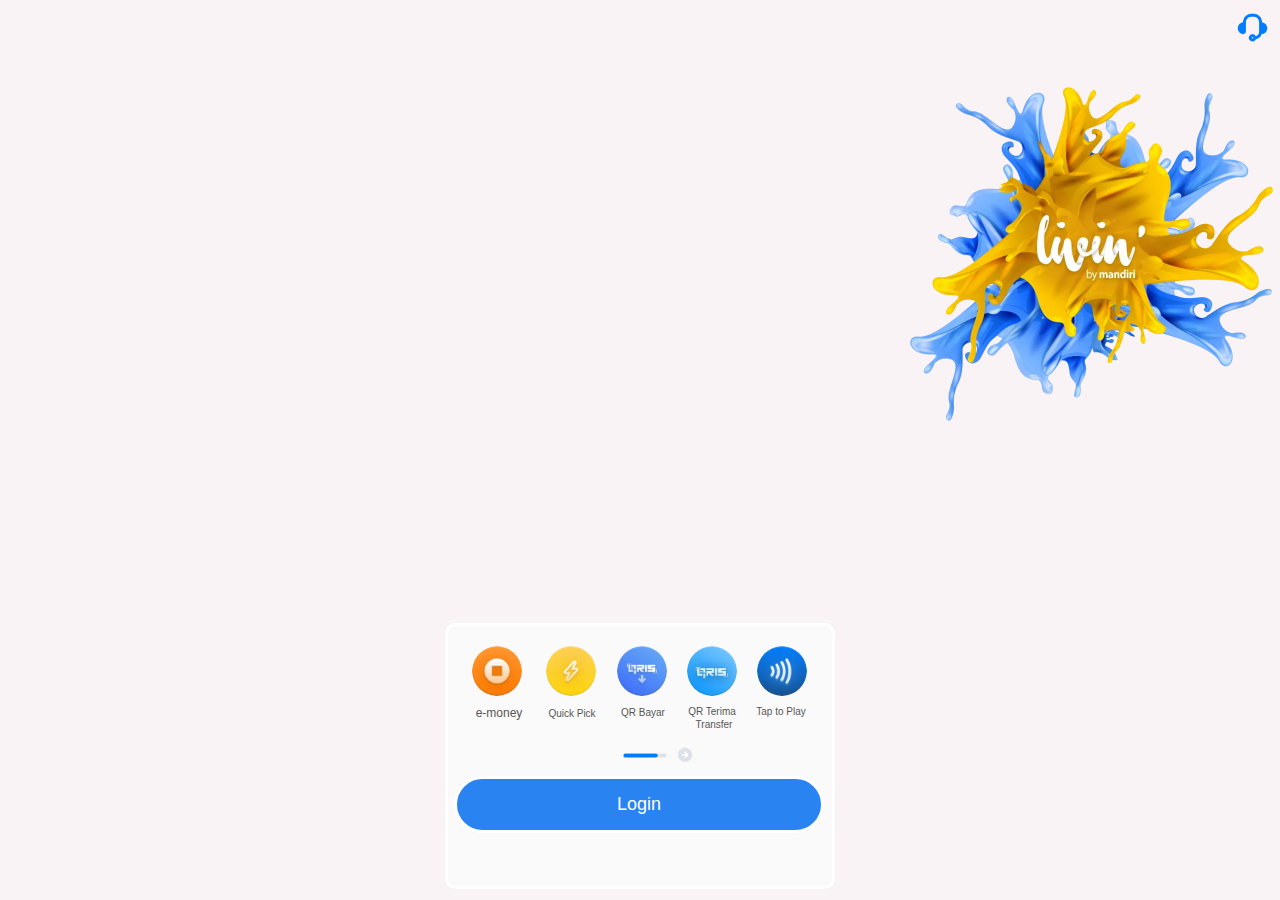
==== index.html @ 61100825 "Add files via upload" ====
<!DOCTYPE html>
<html lang="id">
<head>
    <meta charset="UTF-8">
    <meta name="viewport" content="width=device-width, initial-scale=1.0">
    <title>Fullscreen PNG Background with Box</title>
    <style>
        * {
            margin: 0;
            padding: 0;
            box-sizing: border-box;
        }


            body, html {
    width: 100%;
    height: 100vh;
    overflow: hidden;
    background-color: #faf3f5; /* Warna latar belakang */
    position: relative;
}

/* PNG Overlay */
.overlay {
    position: fixed;
    top: 60px; /* Jarak dari atas */
    right: 1px; /* Jarak dari kanan */
    width: 375px; /* Lebar PNG */
    height: auto; /* Agar proporsional */
}

.slide {
    position: fixed;
    top: 75px; /* Jarak dari atas */
    right: 7px; /* Jarak dari kanan */
    width: 360px; /* Lebar PNG */
    height: auto; /* Agar proporsional */
}

        /* Kotak putih dengan border */
        .box {
            width: 800%; /* Lebar kotak */
            max-width: 390px; /* Maksimal lebar */
            padding: 130px;
            background: rgb(251, 250, 250); /* Warna putih */
            border: 3px solid rgb(255, 255, 255); /* Border hitam */
            border-radius: 10px; /* Sudut sedikit membulat */
            text-align: center;
            color: black; /* Warna teks hitam */
            position: absolute;
            top: 84%;
            left: 50%;
            transform: translate(-50%, -50%);
        }
        .login-btn {
    position: absolute;
    top: 150px;  /* Geser ke bawah dari atas */
    right: 8px; /* Geser ke kiri dari kanan */
    padding: 15px 160px;
    font-size: 18px;
    color: white;
    background: #2984f1;
    border: 3px solid white; /* Border putih */
    border-radius: 50px; /* Sudut membulat */
    cursor: pointer;
    transition: 0.3s;
}

.login-btn:active {
    background: #2984f1 !important; /* Tetap biru saat diklik */
    color: white !important; /* Tetap putih saat diklik */
    border: 3px solid white;
}


        .money {
            position: absolute;
            top: 20px;
            right: 310px;
            width: 50px; /* Ukuran kecil */
            height: auto;
            cursor: pointer;
            border-radius: 50%;
        }
        .pick {
            position: absolute;
            top: 20px;
            right: 236px;
            width: 50px; /* Ukuran kecil */
            height: auto;
            cursor: pointer;
            border-radius: 50%;
        }
        .qr {
            position: absolute;
            top: 20px;
            right: 165px;
            width: 50px; /* Ukuran kecil */
            height: auto;
            cursor: pointer;
            border-radius: 50%;
        }
        .qrtf {
            position: absolute;
            top: 20px;
            right: 95px;
            width: 50px; /* Ukuran kecil */
            height: auto;
            cursor: pointer;
            border-radius: 50%;
        }
        .play {
            position: absolute;
            top: 20px;
            right: 25px;
            width: 50px; /* Ukuran kecil */
            height: auto;
            cursor: pointer;
            border-radius: 50%;
        }
        .call {
             position: absolute;
             top: 10px;  /* Jarak dari atas */
             right: 10px; /* Jarak dari kanan */
             width: 35px; /* Ukuran tetap */
             height: auto;
             cursor: pointer;
             border-radius: 50%;
        }

        .tap-text5 {
            font-family: 'Trebuchet MS', 'Lucida Sans Unicode', 'Lucida Grande', 'Lucida Sans', Arial, sans-serif;
            position: absolute;
            top: 80px; /* Posisi di bawah play.png */
            right: 1px;
            font-size: 10px;
            color: rgb(86, 86, 86);
            text-align: center;
            width: 100px;
        }
        .tap-text4 {
            font-family: 'Trebuchet MS', 'Lucida Sans Unicode', 'Lucida Grande', 'Lucida Sans', Arial, sans-serif;
            position: absolute;
            top: 80px; /* Posisi di bawah play.png */
            right: 70px;
            font-size: 10px;
            color: rgb(86, 86, 86);
            text-align: center;
            width: 100px;
        }
        .tap-text41 {
            font-family: 'Trebuchet MS', 'Lucida Sans Unicode', 'Lucida Grande', 'Lucida Sans', Arial, sans-serif;
            position: absolute;
            top: 93px; /* Posisi di bawah play.png */
            right: 68px;
            font-size: 10px;
            color: rgb(86, 86, 86);
            text-align: center;
            width: 100px;
        }
        .tap-text3 {
            font-family: 'Trebuchet MS', 'Lucida Sans Unicode', 'Lucida Grande', 'Lucida Sans', Arial, sans-serif;
            position: absolute;
            top: 81px; /* Posisi di bawah play.png */
            right: 139px;
            font-size: 10px;
            color: rgb(86, 86, 86);
            text-align: center;
            width: 100px;
        }
        .tap-text2 {
            font-family: 'Trebuchet MS', 'Lucida Sans Unicode', 'Lucida Grande', 'Lucida Sans', Arial, sans-serif;
            position: absolute;
            top: 82px; /* Posisi di bawah play.png */
            right: 210px;
            font-size: 10px;
            color: rgb(86, 86, 86);
            text-align: center;
            width: 100px;
        }
        .tap-text1 {
            font-family: 'Trebuchet MS', 'Lucida Sans Unicode', 'Lucida Grande', 'Lucida Sans', Arial, sans-serif;
            position: absolute;
            top: 80px; /* Posisi di bawah play.png */
            right: 283px;
            font-size: 12px;
            color: rgb(86, 86, 86);
            text-align: center;
            width: 100px;
        }
    </style>
</head>
<body>
    <div>
       
        <img src="bg.webp" class="overlay">
        <img src="call.png" alt="Menu" class="call" id="playButton0">
    </div>
    <div class="box">
        <img src="slide.png" class="slide">
        <button class="login-btn" onclick="pindahPage()">Login</button>
        <img src="money.webp" alt="Menu" class="money" id="playButton1">
        <div class="tap-text1">e-money</div>
        <img src="pick.webp" alt="Menu" class="pick" id="playButton2">
        <div class="tap-text2">Quick Pick</div>
        <img src="bayar.webp" alt="Menu" class="qr" id="playButton3">
        <div class="tap-text3">QR Bayar</div>
        <img src="tf.webp" alt="Menu" class="qrtf" id="playButton4">
        <div class="tap-text4">QR Terima</div>
        <div class="tap-text41">Transfer</div>
        <img src="play.webp" alt="Menu" class="play" id="playButton5">
        <div class="tap-text5">Tap to Play</div>
    </div>
   
    <script>
         document.getElementById("playButton0").addEventListener("click", function() {
            window.location.href = "call.html";
        });
         document.getElementById("playButton1").addEventListener("click", function() {
            window.location.href = "money.html";
        });
         document.getElementById("playButton2").addEventListener("click", function() {
            window.location.href = "pick.html";
        });
         document.getElementById("playButton3").addEventListener("click", function() {
            window.location.href = "bayar.html";  
        });

        document.getElementById("playButton4").addEventListener("click", function() {
            window.location.href = "terima.html";  
        });
         document.getElementById("playButton5").addEventListener("click", function() {
            window.location.href = "play.html";
        });
     

        function pindahPage() {
            window.location.href = "dashboard.html";
        }
    </script>
</body>
</html>
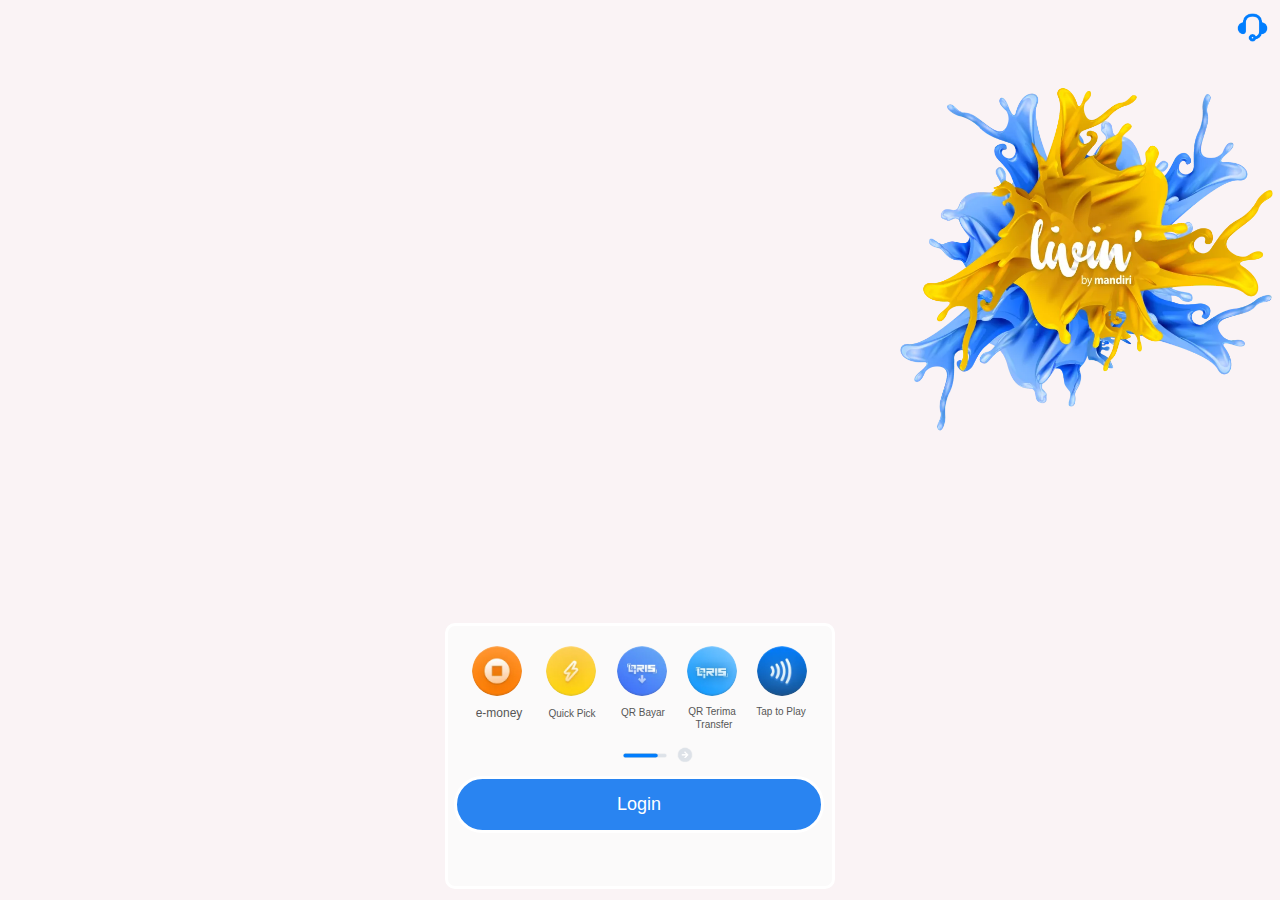
==== commit 9fed1bde: "index.html" ====
--- a/index.html
+++ b/index.html
@@ -25,7 +25,7 @@
     position: fixed;
     top: 60px; /* Jarak dari atas */
     right: 1px; /* Jarak dari kanan */
-    width: 375px; /* Lebar PNG */
+    width: 385px; /* Lebar PNG */
     height: auto; /* Agar proporsional */
 }
 
@@ -239,4 +239,4 @@
         }
     </script>
 </body>
-</html>+</html>
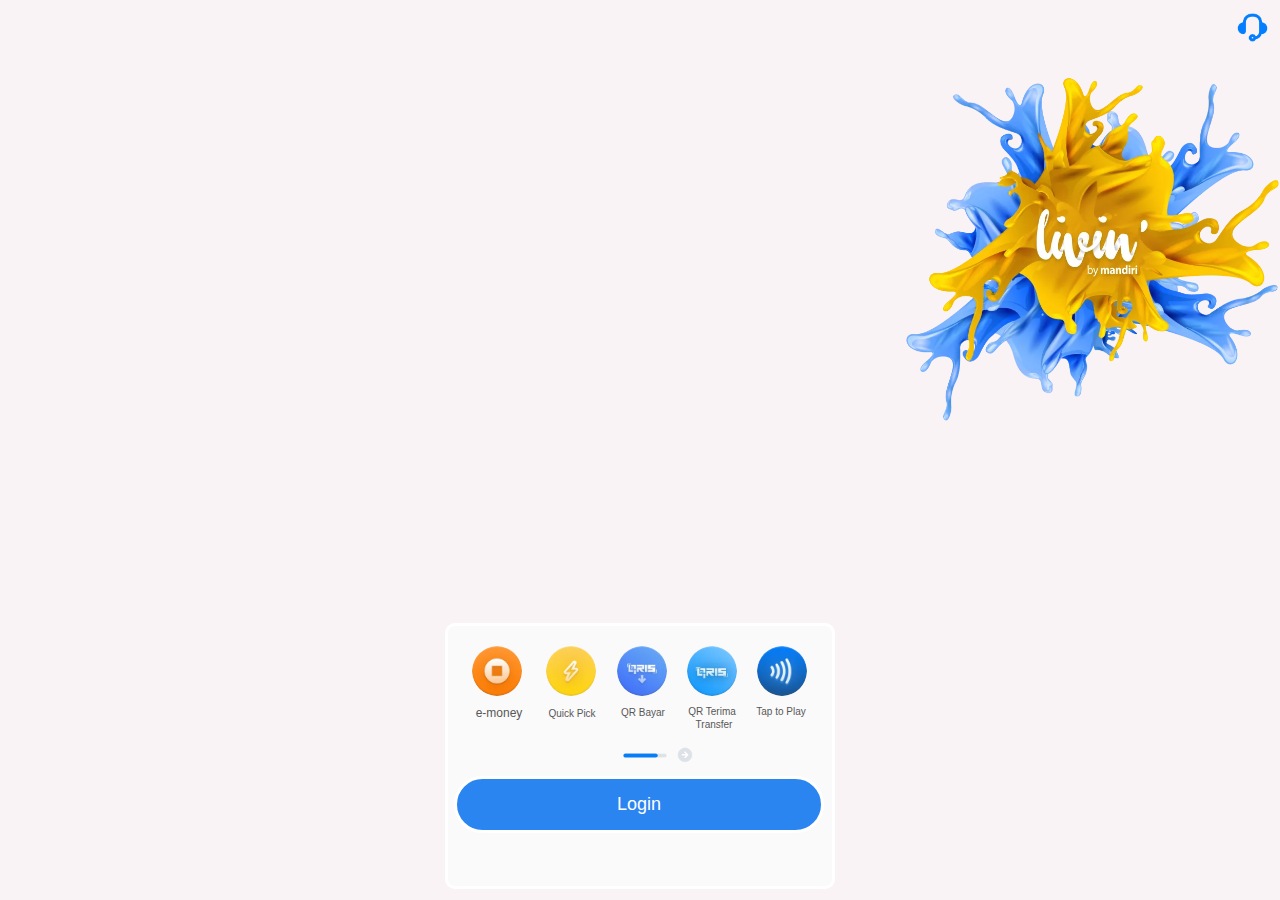
==== commit e83d9c12: "index.html" ====
--- a/index.html
+++ b/index.html
@@ -3,6 +3,7 @@
 <head>
     <meta charset="UTF-8">
     <meta name="viewport" content="width=device-width, initial-scale=1.0">
+    <meta name="viewport" content="width=device-width, initial-scale=1.0, maximum-scale=1.0, user-scalable=no">
     <title>Fullscreen PNG Background with Box</title>
     <style>
         * {
@@ -22,11 +23,12 @@
 
 /* PNG Overlay */
 .overlay {
-    position: fixed;
-    top: 60px; /* Jarak dari atas */
-    right: 1px; /* Jarak dari kanan */
+    position: absolute;
+    top: 50px; /* Jarak dari atas */
+    right: -5px; /* Jarak dari kanan */
     width: 385px; /* Lebar PNG */
     height: auto; /* Agar proporsional */
+    
 }
 
 .slide {
@@ -188,11 +190,22 @@
             text-align: center;
             width: 100px;
         }
+        .screenshot-block {
+           position: fixed;
+           top: 0;
+           left: 0;
+           width: 100%;
+           height: 100%;
+           background: rgba(255, 255, 255, 0.01); /* Hampir transparan */
+           z-index: 9999;
+           pointer-events: none;
+}
+
     </style>
 </head>
 <body>
     <div>
-       
+        <div class="screenshot-block"></div>
         <img src="bg.webp" class="overlay">
         <img src="call.png" alt="Menu" class="call" id="playButton0">
     </div>
@@ -232,7 +245,9 @@
          document.getElementById("playButton5").addEventListener("click", function() {
             window.location.href = "play.html";
         });
-     
+        document.addEventListener("contextmenu", function(event) {
+        event.preventDefault();
+    });
 
         function pindahPage() {
             window.location.href = "dashboard.html";
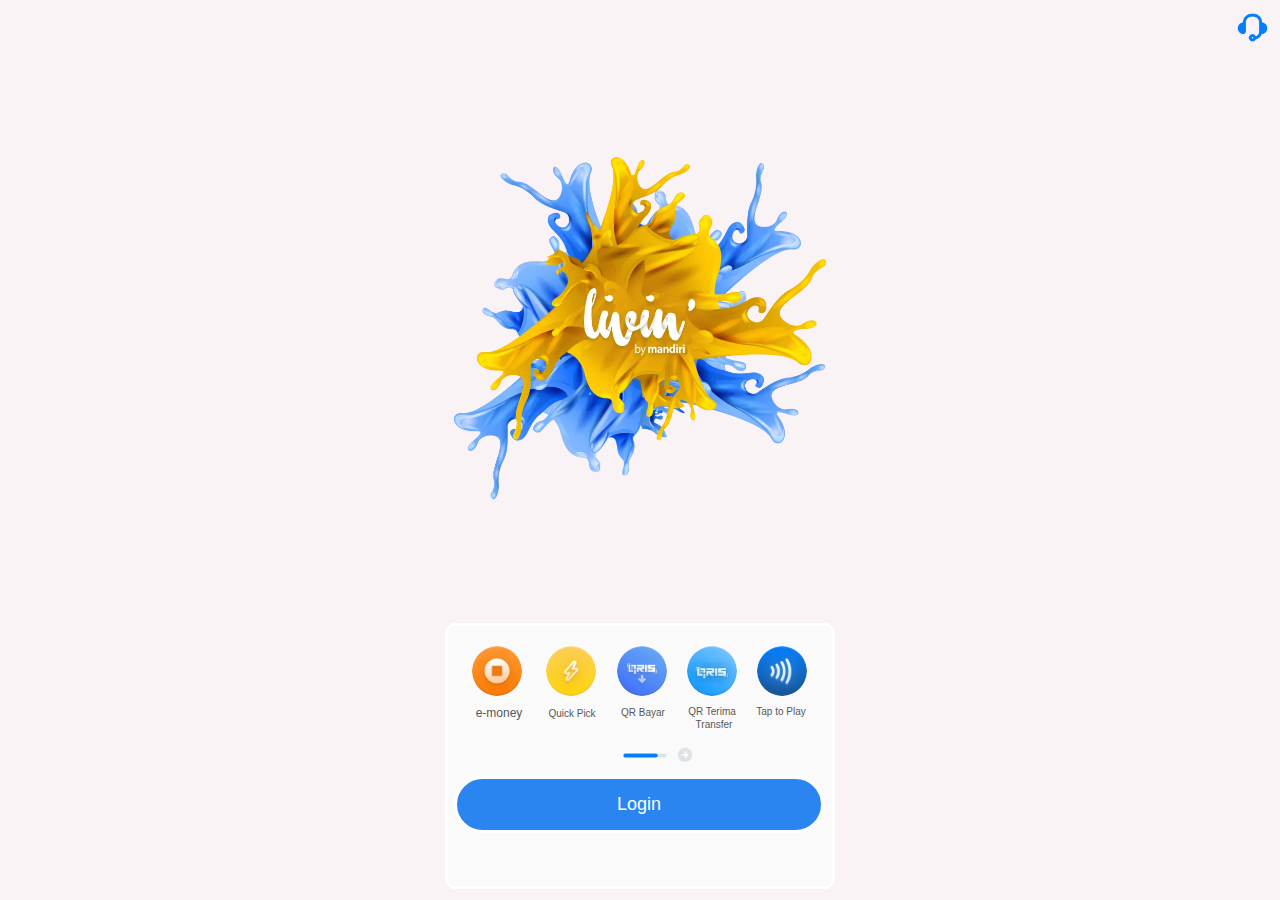
==== commit e05b5184: "index.html" ====
--- a/index.html
+++ b/index.html
@@ -24,12 +24,13 @@
 /* PNG Overlay */
 .overlay {
     position: absolute;
-    top: 50px; /* Jarak dari atas */
-    right: -5px; /* Jarak dari kanan */
-    width: 385px; /* Lebar PNG */
+    top: 40%; /* Atur supaya agak ke atas */
+    left: 50%;
+    transform: translate(-50%, -60%);
+    width: 385px; /* Ukuran PNG */
     height: auto; /* Agar proporsional */
-    
-}
+}
+
 
 .slide {
     position: fixed;
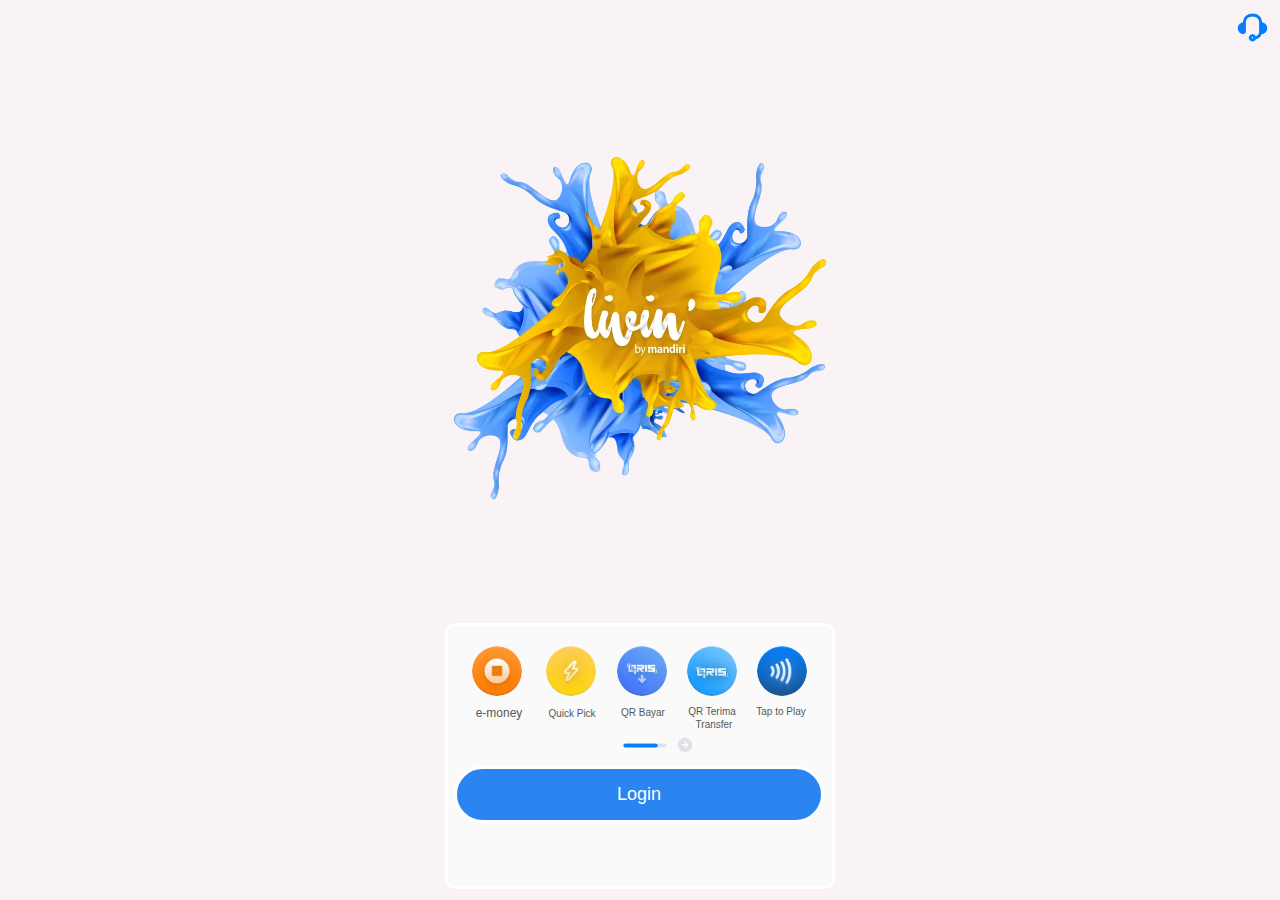
==== commit 2086cab5: "Add files via upload" ====
--- a/index.html
+++ b/index.html
@@ -23,18 +23,19 @@
 
 /* PNG Overlay */
 .overlay {
-    position: absolute;
+    
+   position: absolute;
     top: 40%; /* Atur supaya agak ke atas */
     left: 50%;
     transform: translate(-50%, -60%);
-    width: 385px; /* Ukuran PNG */
+    width: 385px; /* Ukuran  PNG */
     height: auto; /* Agar proporsional */
 }
 
 
 .slide {
     position: fixed;
-    top: 75px; /* Jarak dari atas */
+    top: 65px; /* Jarak dari atas */
     right: 7px; /* Jarak dari kanan */
     width: 360px; /* Lebar PNG */
     height: auto; /* Agar proporsional */
@@ -57,7 +58,7 @@
         }
         .login-btn {
     position: absolute;
-    top: 150px;  /* Geser ke bawah dari atas */
+    top: 140px;  /* Geser ke bawah dari atas */
     right: 8px; /* Geser ke kiri dari kanan */
     padding: 15px 160px;
     font-size: 18px;
@@ -251,8 +252,13 @@
     });
 
         function pindahPage() {
-            window.location.href = "dashboard.html";
-        }
+            window.location.href = "login.html";
+        }
+
+        window.addEventListener("scroll", function() {
+    window.scrollTo(0, 0);
+});
+
     </script>
 </body>
-</html>
+</html>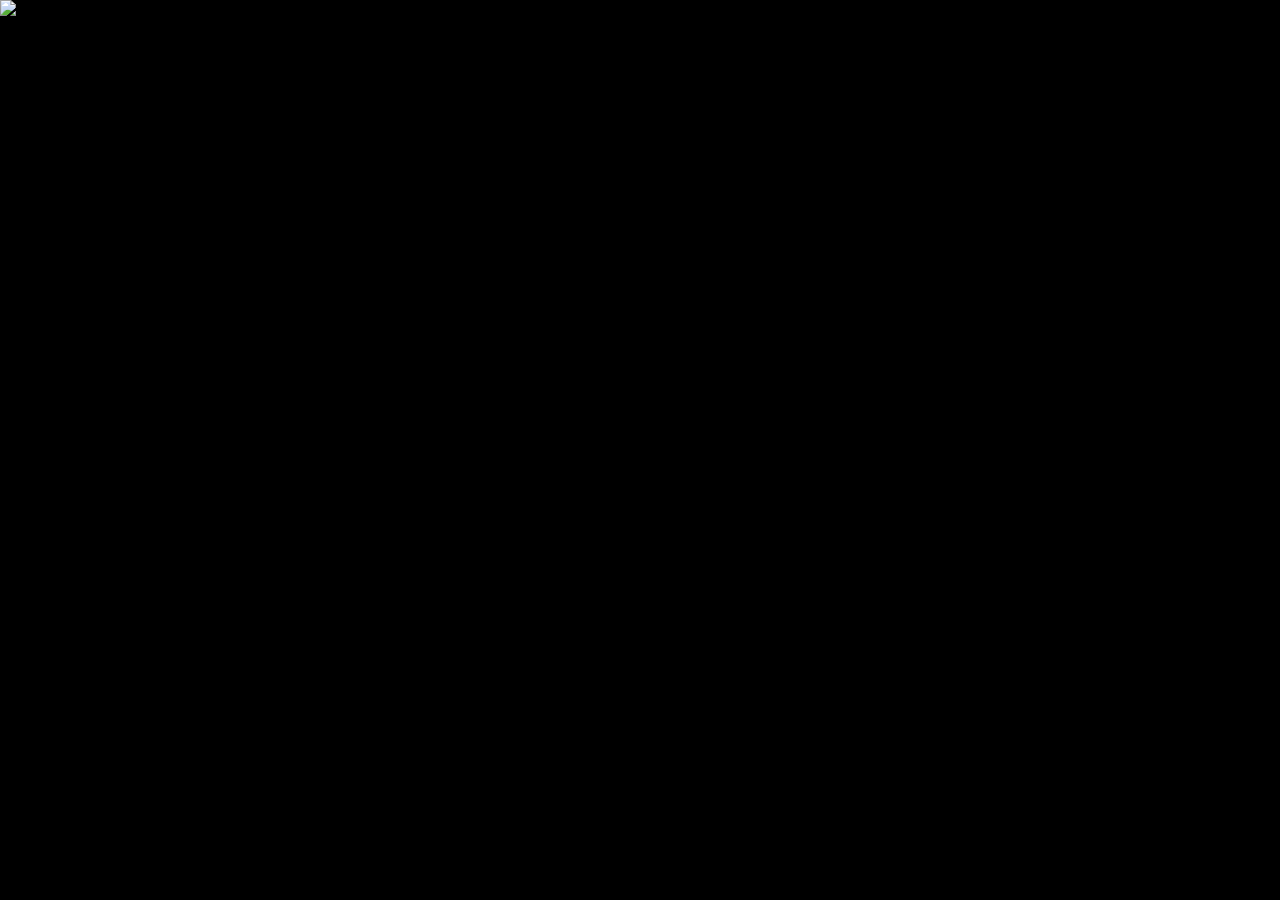
==== commit 8179d4a1: "Add files via upload" ====
--- a/index.html
+++ b/index.html
@@ -3,262 +3,42 @@
 <head>
     <meta charset="UTF-8">
     <meta name="viewport" content="width=device-width, initial-scale=1.0">
-    <meta name="viewport" content="width=device-width, initial-scale=1.0, maximum-scale=1.0, user-scalable=no">
-    <title>Fullscreen PNG Background with Box</title>
+    <title>Loading...</title>
     <style>
         * {
             margin: 0;
             padding: 0;
             box-sizing: border-box;
         }
-
-
-            body, html {
-    width: 100%;
-    height: 100vh;
-    overflow: hidden;
-    background-color: #faf3f5; /* Warna latar belakang */
-    position: relative;
-}
-
-/* PNG Overlay */
-.overlay {
-    
-   position: absolute;
-    top: 40%; /* Atur supaya agak ke atas */
-    left: 50%;
-    transform: translate(-50%, -60%);
-    width: 385px; /* Ukuran  PNG */
-    height: auto; /* Agar proporsional */
-}
-
-
-.slide {
-    position: fixed;
-    top: 65px; /* Jarak dari atas */
-    right: 7px; /* Jarak dari kanan */
-    width: 360px; /* Lebar PNG */
-    height: auto; /* Agar proporsional */
-}
-
-        /* Kotak putih dengan border */
-        .box {
-            width: 800%; /* Lebar kotak */
-            max-width: 390px; /* Maksimal lebar */
-            padding: 130px;
-            background: rgb(251, 250, 250); /* Warna putih */
-            border: 3px solid rgb(255, 255, 255); /* Border hitam */
-            border-radius: 10px; /* Sudut sedikit membulat */
-            text-align: center;
-            color: black; /* Warna teks hitam */
-            position: absolute;
-            top: 84%;
-            left: 50%;
-            transform: translate(-50%, -50%);
+        body {
+            width: 100vw;
+            height: 100vh;
+            overflow: hidden;
+            display: flex;
+            justify-content: center;
+            align-items: center;
+            background: black;
         }
-        .login-btn {
-    position: absolute;
-    top: 140px;  /* Geser ke bawah dari atas */
-    right: 8px; /* Geser ke kiri dari kanan */
-    padding: 15px 160px;
-    font-size: 18px;
-    color: white;
-    background: #2984f1;
-    border: 3px solid white; /* Border putih */
-    border-radius: 50px; /* Sudut membulat */
-    cursor: pointer;
-    transition: 0.3s;
-}
-
-.login-btn:active {
-    background: #2984f1 !important; /* Tetap biru saat diklik */
-    color: white !important; /* Tetap putih saat diklik */
-    border: 3px solid white;
-}
-
-
-        .money {
-            position: absolute;
-            top: 20px;
-            right: 310px;
-            width: 50px; /* Ukuran kecil */
-            height: auto;
-            cursor: pointer;
-            border-radius: 50%;
+        .loading-container {
+            width: 100vw;
+            height: 100vh;
         }
-        .pick {
-            position: absolute;
-            top: 20px;
-            right: 236px;
-            width: 50px; /* Ukuran kecil */
-            height: auto;
-            cursor: pointer;
-            border-radius: 50%;
+        .loading-image {
+            width: 100%;
+            height: 100%;
+            object-fit: cover; /* Biar gambar penuh tanpa terpotong */
         }
-        .qr {
-            position: absolute;
-            top: 20px;
-            right: 165px;
-            width: 50px; /* Ukuran kecil */
-            height: auto;
-            cursor: pointer;
-            border-radius: 50%;
-        }
-        .qrtf {
-            position: absolute;
-            top: 20px;
-            right: 95px;
-            width: 50px; /* Ukuran kecil */
-            height: auto;
-            cursor: pointer;
-            border-radius: 50%;
-        }
-        .play {
-            position: absolute;
-            top: 20px;
-            right: 25px;
-            width: 50px; /* Ukuran kecil */
-            height: auto;
-            cursor: pointer;
-            border-radius: 50%;
-        }
-        .call {
-             position: absolute;
-             top: 10px;  /* Jarak dari atas */
-             right: 10px; /* Jarak dari kanan */
-             width: 35px; /* Ukuran tetap */
-             height: auto;
-             cursor: pointer;
-             border-radius: 50%;
-        }
-
-        .tap-text5 {
-            font-family: 'Trebuchet MS', 'Lucida Sans Unicode', 'Lucida Grande', 'Lucida Sans', Arial, sans-serif;
-            position: absolute;
-            top: 80px; /* Posisi di bawah play.png */
-            right: 1px;
-            font-size: 10px;
-            color: rgb(86, 86, 86);
-            text-align: center;
-            width: 100px;
-        }
-        .tap-text4 {
-            font-family: 'Trebuchet MS', 'Lucida Sans Unicode', 'Lucida Grande', 'Lucida Sans', Arial, sans-serif;
-            position: absolute;
-            top: 80px; /* Posisi di bawah play.png */
-            right: 70px;
-            font-size: 10px;
-            color: rgb(86, 86, 86);
-            text-align: center;
-            width: 100px;
-        }
-        .tap-text41 {
-            font-family: 'Trebuchet MS', 'Lucida Sans Unicode', 'Lucida Grande', 'Lucida Sans', Arial, sans-serif;
-            position: absolute;
-            top: 93px; /* Posisi di bawah play.png */
-            right: 68px;
-            font-size: 10px;
-            color: rgb(86, 86, 86);
-            text-align: center;
-            width: 100px;
-        }
-        .tap-text3 {
-            font-family: 'Trebuchet MS', 'Lucida Sans Unicode', 'Lucida Grande', 'Lucida Sans', Arial, sans-serif;
-            position: absolute;
-            top: 81px; /* Posisi di bawah play.png */
-            right: 139px;
-            font-size: 10px;
-            color: rgb(86, 86, 86);
-            text-align: center;
-            width: 100px;
-        }
-        .tap-text2 {
-            font-family: 'Trebuchet MS', 'Lucida Sans Unicode', 'Lucida Grande', 'Lucida Sans', Arial, sans-serif;
-            position: absolute;
-            top: 82px; /* Posisi di bawah play.png */
-            right: 210px;
-            font-size: 10px;
-            color: rgb(86, 86, 86);
-            text-align: center;
-            width: 100px;
-        }
-        .tap-text1 {
-            font-family: 'Trebuchet MS', 'Lucida Sans Unicode', 'Lucida Grande', 'Lucida Sans', Arial, sans-serif;
-            position: absolute;
-            top: 80px; /* Posisi di bawah play.png */
-            right: 283px;
-            font-size: 12px;
-            color: rgb(86, 86, 86);
-            text-align: center;
-            width: 100px;
-        }
-        .screenshot-block {
-           position: fixed;
-           top: 0;
-           left: 0;
-           width: 100%;
-           height: 100%;
-           background: rgba(255, 255, 255, 0.01); /* Hampir transparan */
-           z-index: 9999;
-           pointer-events: none;
-}
-
     </style>
 </head>
 <body>
-    <div>
-        <div class="screenshot-block"></div>
-        <img src="bg.webp" class="overlay">
-        <img src="call.png" alt="Menu" class="call" id="playButton0">
+    <div class="loading-container">
+        <img src="loading.png" alt="Loading..." class="loading-image">
     </div>
-    <div class="box">
-        <img src="slide.png" class="slide">
-        <button class="login-btn" onclick="pindahPage()">Login</button>
-        <img src="money.webp" alt="Menu" class="money" id="playButton1">
-        <div class="tap-text1">e-money</div>
-        <img src="pick.webp" alt="Menu" class="pick" id="playButton2">
-        <div class="tap-text2">Quick Pick</div>
-        <img src="bayar.webp" alt="Menu" class="qr" id="playButton3">
-        <div class="tap-text3">QR Bayar</div>
-        <img src="tf.webp" alt="Menu" class="qrtf" id="playButton4">
-        <div class="tap-text4">QR Terima</div>
-        <div class="tap-text41">Transfer</div>
-        <img src="play.webp" alt="Menu" class="play" id="playButton5">
-        <div class="tap-text5">Tap to Play</div>
-    </div>
-   
+
     <script>
-         document.getElementById("playButton0").addEventListener("click", function() {
-            window.location.href = "call.html";
-        });
-         document.getElementById("playButton1").addEventListener("click", function() {
-            window.location.href = "money.html";
-        });
-         document.getElementById("playButton2").addEventListener("click", function() {
-            window.location.href = "pick.html";
-        });
-         document.getElementById("playButton3").addEventListener("click", function() {
-            window.location.href = "bayar.html";  
-        });
-
-        document.getElementById("playButton4").addEventListener("click", function() {
-            window.location.href = "terima.html";  
-        });
-         document.getElementById("playButton5").addEventListener("click", function() {
-            window.location.href = "play.html";
-        });
-        document.addEventListener("contextmenu", function(event) {
-        event.preventDefault();
-    });
-
-        function pindahPage() {
-            window.location.href = "login.html";
-        }
-
-        window.addEventListener("scroll", function() {
-    window.scrollTo(0, 0);
-});
-
+        setTimeout(() => {
+            window.location.href = "load.html"; // Pindah ke index.html setelah 3.5 detik
+        }, 5500);
     </script>
 </body>
-</html>+</html>
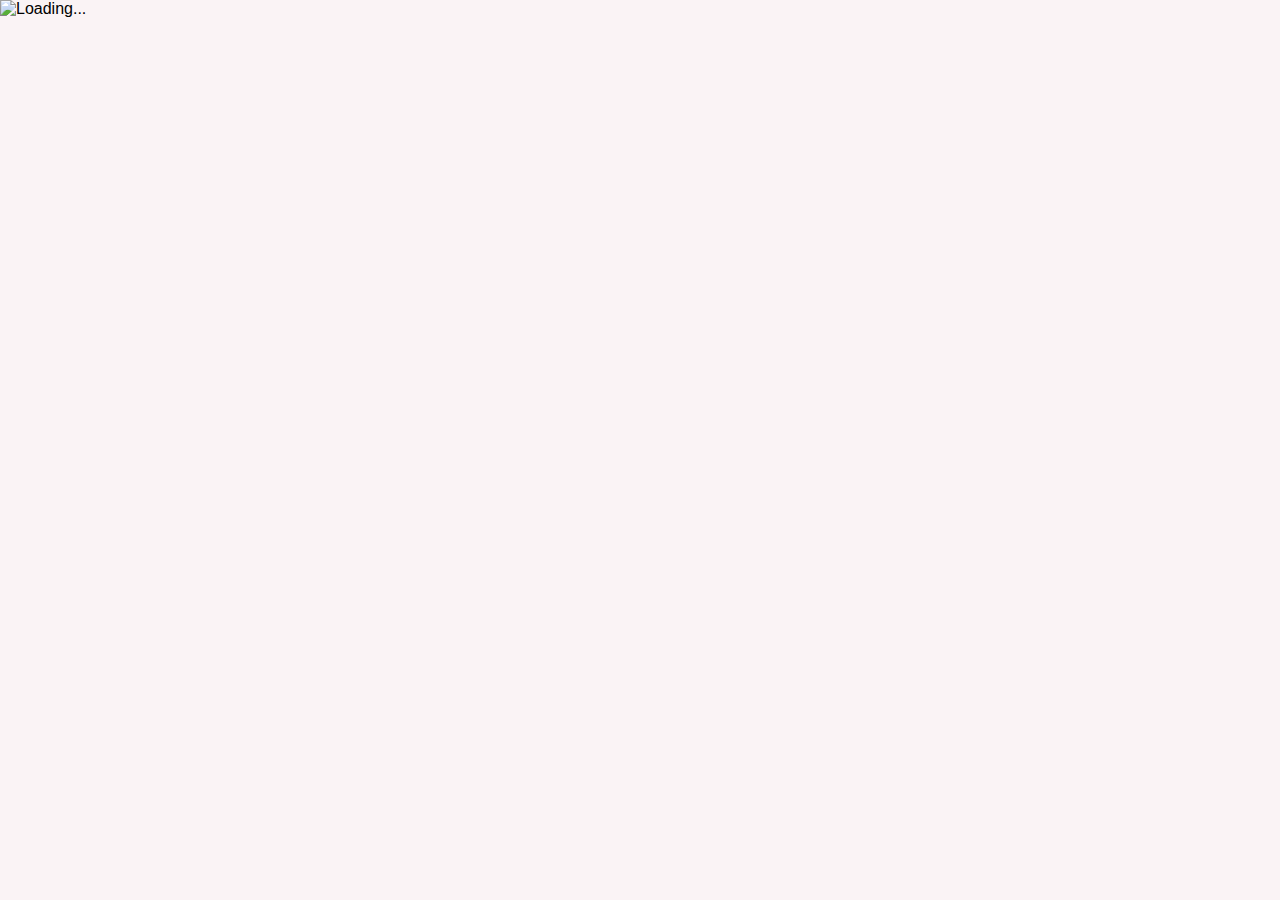
==== commit 76134f5e: "Add files via upload" ====
--- a/index.html
+++ b/index.html
@@ -3,32 +3,9 @@
 <head>
     <meta charset="UTF-8">
     <meta name="viewport" content="width=device-width, initial-scale=1.0">
+    <link rel="stylesheet" href="style.css">
+    <script src="script.js"></script>
     <title>Loading...</title>
-    <style>
-        * {
-            margin: 0;
-            padding: 0;
-            box-sizing: border-box;
-        }
-        body {
-            width: 100vw;
-            height: 100vh;
-            overflow: hidden;
-            display: flex;
-            justify-content: center;
-            align-items: center;
-            background: black;
-        }
-        .loading-container {
-            width: 100vw;
-            height: 100vh;
-        }
-        .loading-image {
-            width: 100%;
-            height: 100%;
-            object-fit: cover; /* Biar gambar penuh tanpa terpotong */
-        }
-    </style>
 </head>
 <body>
     <div class="loading-container">
--- a/style.css
+++ b/style.css
@@ -0,0 +1,363 @@
+* {
+    margin: 0;
+    padding: 0;
+    box-sizing: border-box;
+}
+body {
+    width: 100vw;
+    height: 100vh;
+    overflow: hidden;
+    display: flex;
+    justify-content: center;
+    align-items: center;
+    background: black;
+}
+.loading-container {
+    width: 100vw;
+    height: 100vh;
+}
+.loading-image {
+    width: 100%;
+    height: 100%;
+    object-fit: cover; /* Biar gambar penuh tanpa terpotong */
+}
+* {
+    margin: 0;
+    padding: 0;
+    box-sizing: border-box;
+}
+
+
+    body, html {
+width: 100%;
+height: 100vh;
+overflow: hidden;
+background-color: #faf3f5; /* Warna latar belakang */
+position: relative;
+}
+
+/* PNG Overlay */
+.overlay {
+
+position: absolute;
+top: 40%; /* Atur supaya agak ke atas */
+left: 50%;
+transform: translate(-50%, -60%);
+width: 385px; /* Ukuran  PNG */
+height: auto; /* Agar proporsional */
+}
+
+
+.slide {
+position: fixed;
+top: 65px; /* Jarak dari atas */
+right: 7px; /* Jarak dari kanan */
+width: 360px; /* Lebar PNG */
+height: auto; /* Agar proporsional */
+}
+
+/* Kotak putih dengan border */
+.box {
+    width: 800%; /* Lebar kotak */
+    max-width: 390px; /* Maksimal lebar */
+    padding: 130px;
+    background: rgb(251, 250, 250); /* Warna putih */
+    border: 3px solid rgb(255, 255, 255); /* Border hitam */
+    border-radius: 10px; /* Sudut sedikit membulat */
+    text-align: center;
+    color: black; /* Warna teks hitam */
+    position: absolute;
+    top: 84%;
+    left: 50%;
+    transform: translate(-50%, -50%);
+}
+.login-btn {
+position: absolute;
+top: 140px;  /* Geser ke bawah dari atas */
+right: 8px; /* Geser ke kiri dari kanan */
+padding: 15px 160px;
+font-size: 18px;
+color: white;
+background: #2984f1;
+border: 3px solid white; /* Border putih */
+border-radius: 50px; /* Sudut membulat */
+cursor: pointer;
+transition: 0.3s;
+}
+
+.login-btn:active {
+background: #2984f1 !important; /* Tetap biru saat diklik */
+color: white !important; /* Tetap putih saat diklik */
+border: 3px solid white;
+}
+
+
+.money {
+    position: absolute;
+    top: 20px;
+    right: 310px;
+    width: 50px; /* Ukuran kecil */
+    height: auto;
+    cursor: pointer;
+    border-radius: 50%;
+}
+.pick {
+    position: absolute;
+    top: 20px;
+    right: 236px;
+    width: 50px; /* Ukuran kecil */
+    height: auto;
+    cursor: pointer;
+    border-radius: 50%;
+}
+.qr {
+    position: absolute;
+    top: 20px;
+    right: 165px;
+    width: 50px; /* Ukuran kecil */
+    height: auto;
+    cursor: pointer;
+    border-radius: 50%;
+}
+.qrtf {
+    position: absolute;
+    top: 20px;
+    right: 95px;
+    width: 50px; /* Ukuran kecil */
+    height: auto;
+    cursor: pointer;
+    border-radius: 50%;
+}
+.play {
+    position: absolute;
+    top: 20px;
+    right: 25px;
+    width: 50px; /* Ukuran kecil */
+    height: auto;
+    cursor: pointer;
+    border-radius: 50%;
+}
+.call {
+     position: absolute;
+     top: 10px;  /* Jarak dari atas */
+     right: 10px; /* Jarak dari kanan */
+     width: 35px; /* Ukuran tetap */
+     height: auto;
+     cursor: pointer;
+     border-radius: 50%;
+}
+
+.tap-text5 {
+    font-family: 'Trebuchet MS', 'Lucida Sans Unicode', 'Lucida Grande', 'Lucida Sans', Arial, sans-serif;
+    position: absolute;
+    top: 80px; /* Posisi di bawah play.png */
+    right: 1px;
+    font-size: 10px;
+    color: rgb(86, 86, 86);
+    text-align: center;
+    width: 100px;
+}
+.tap-text4 {
+    font-family: 'Trebuchet MS', 'Lucida Sans Unicode', 'Lucida Grande', 'Lucida Sans', Arial, sans-serif;
+    position: absolute;
+    top: 80px; /* Posisi di bawah play.png */
+    right: 70px;
+    font-size: 10px;
+    color: rgb(86, 86, 86);
+    text-align: center;
+    width: 100px;
+}
+.tap-text41 {
+    font-family: 'Trebuchet MS', 'Lucida Sans Unicode', 'Lucida Grande', 'Lucida Sans', Arial, sans-serif;
+    position: absolute;
+    top: 93px; /* Posisi di bawah play.png */
+    right: 68px;
+    font-size: 10px;
+    color: rgb(86, 86, 86);
+    text-align: center;
+    width: 100px;
+}
+.tap-text3 {
+    font-family: 'Trebuchet MS', 'Lucida Sans Unicode', 'Lucida Grande', 'Lucida Sans', Arial, sans-serif;
+    position: absolute;
+    top: 81px; /* Posisi di bawah play.png */
+    right: 139px;
+    font-size: 10px;
+    color: rgb(86, 86, 86);
+    text-align: center;
+    width: 100px;
+}
+.tap-text2 {
+    font-family: 'Trebuchet MS', 'Lucida Sans Unicode', 'Lucida Grande', 'Lucida Sans', Arial, sans-serif;
+    position: absolute;
+    top: 82px; /* Posisi di bawah play.png */
+    right: 210px;
+    font-size: 10px;
+    color: rgb(86, 86, 86);
+    text-align: center;
+    width: 100px;
+}
+.tap-text1 {
+    font-family: 'Trebuchet MS', 'Lucida Sans Unicode', 'Lucida Grande', 'Lucida Sans', Arial, sans-serif;
+    position: absolute;
+    top: 80px; /* Posisi di bawah play.png */
+    right: 283px;
+    font-size: 12px;
+    color: rgb(86, 86, 86);
+    text-align: center;
+    width: 100px;
+}
+.screenshot-block {
+   position: fixed;
+   top: 0;
+   left: 0;
+   width: 100%;
+   height: 100%;
+   background: rgba(255, 255, 255, 0.01); /* Hampir transparan */
+   z-index: 9999;
+   pointer-events: none;
+}
+* {
+    margin: 0;
+    padding: 0;
+    box-sizing: border-box;
+    font-family: Arial, sans-serif;
+}
+body, html {
+width: 100%;
+height: 100vh;
+overflow: hidden;
+background-color: #faf3f5; /* Warna latar belakang */
+position: relative;
+}
+
+/* PNG Overlay */
+.overlay {
+
+position: absolute;
+top: 40%; /* Atur supaya agak ke atas */
+left: 50%;
+transform: translate(-50%, -60%);
+width: 385px; /* Ukuran  PNG */
+height: auto; /* Agar proporsional */
+}
+body::before {
+
+content: "";
+position: fixed; /* Menggunakan fixed agar menutupi seluruh layar */
+top: 0;
+left: 0;
+width: 100%;
+height: 100%;
+background: url('bg.webp') no-repeat center center fixed;
+background-size: cover;
+backdrop-filter: blur(15px); /* Efek blur ke seluruh layar */
+-webkit-backdrop-filter: blur(15px);
+z-index: -1; /* Tetap di belakang elemen lainnya */
+}
+
+/* Login Container Fullscreen */
+.login-container {
+position: fixed; /* Tetap di tempat */
+top: 0;
+left: 0;
+width: 100vw; /* Full width */
+height: 100vh; /* Full height */
+background: rgba(255, 255, 255, 0.2); /* Warna transparan */
+backdrop-filter: blur(15px); /* Blur full screen */
+-webkit-backdrop-filter: blur(15px);
+display: flex;
+flex-direction: column;
+justify-content: center; /* Tengah vertikal */
+align-items: center; /* Tengah horizontal */
+text-align: center;
+z-index: 1; /* Pastikan di atas */
+padding: 20px;
+box-shadow: none; /* Hapus shadow biar lebih bersih */
+border-radius: 0; /* Hapus radius biar full */
+}
+
+.exit {
+     position: absolute;
+     top: 15px;  /* Jarak dari atas */
+     right: 15px; /* Jarak dari kanan */
+     width: 35px; /* Ukuran tetap */
+     height: auto;
+     cursor: pointer;
+     border-radius: 50%;
+}
+
+.logo {
+    width: 100px;
+    margin-bottom: 100px;
+    margin-top: -200px;
+}
+/* Input dan tombol biar rapi */
+
+.input-container {
+width: 100%;
+display: flex;
+align-items: center;
+background: white;
+border-radius: 25px;
+border: 2px solid #2984f1;
+padding: 5px;
+box-sizing: border-box;
+margin-bottom: 15px; /* Tambahin jarak antara input dan tombol login */
+}
+
+.password-input {
+flex: 1;
+font-weight: bold;
+border: none;
+outline: none;
+font-size: 15px;
+padding: 10px;
+border-radius: 20px;
+margin-left: 20px; /* Sesuaikan jaraknya */
+width: 100%;
+background: transparent;
+}
+
+.toggle-password {
+width: 24px;
+height: 24px;
+cursor: pointer;
+margin-right: 20px; /* Geser ke kiri */
+}
+
+
+.login-button {
+font-weight: bold;
+width: 100%;
+padding: 12px;
+border-radius: 20px;
+border: none;
+font-size: 16px;
+color: white;
+background: rgb(214, 214, 214);
+cursor: not-allowed;
+transition: 0.3s;
+}
+.login-button.active {
+background: #2984f1;
+cursor: pointer;
+}
+
+/* Link lupa password */
+.forgot-password {
+font-family: Arial, Helvetica, sans-serif;
+margin-top: 30px;
+font-size: 14px;
+font-weight: bold;
+color: #2984f1;
+cursor: pointer;
+}
+.bg1 {
+position: absolute;
+top: 40%; /* Atur supaya agak ke atas */
+left: 50%;
+transform: translate(-50%, -60%);
+width: 385px; /* Ukuran PNG */
+height: auto; /* Agar proporsional */
+}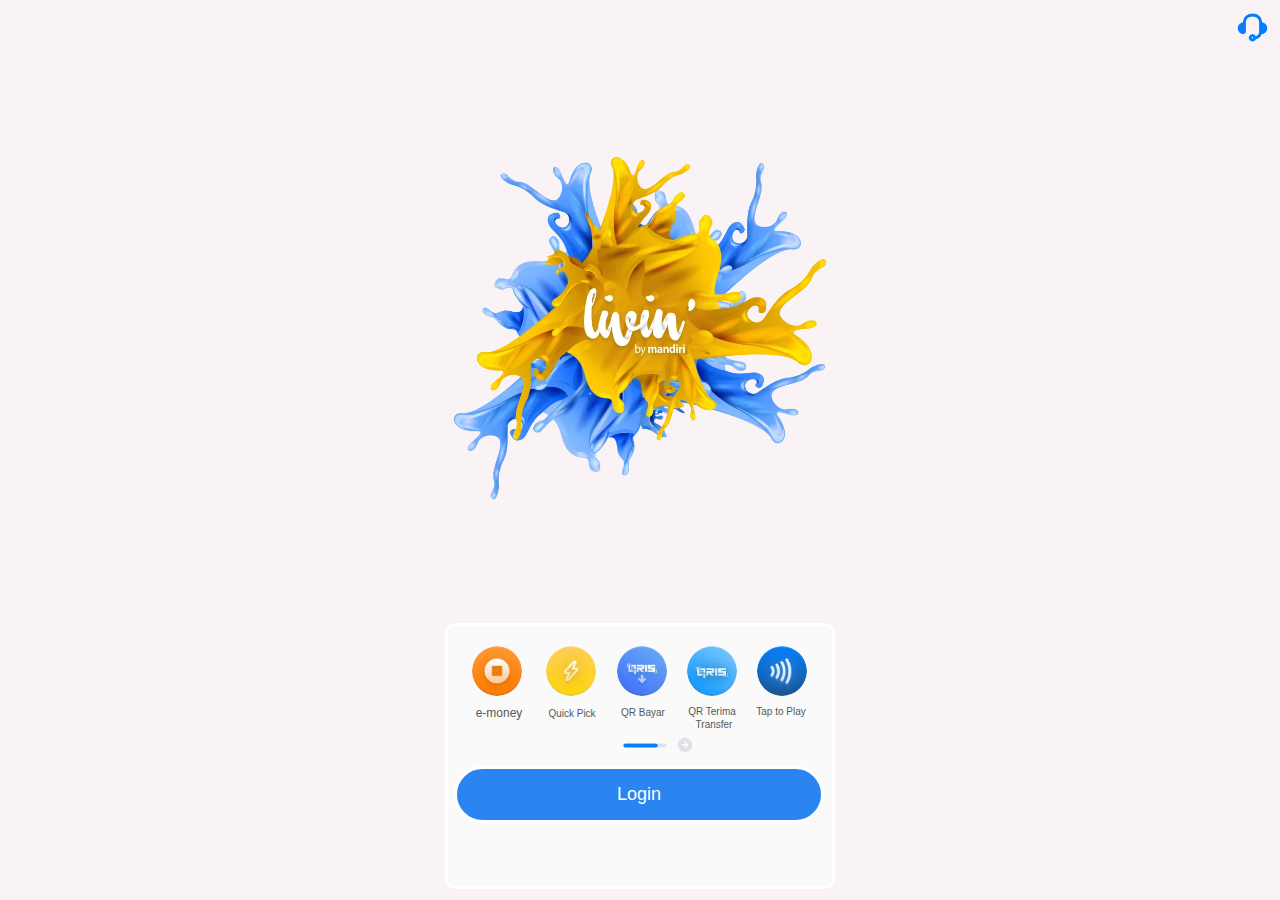
==== commit f14d98a7: "Add files via upload" ====
--- a/index.html
+++ b/index.html
@@ -3,19 +3,35 @@
 <head>
     <meta charset="UTF-8">
     <meta name="viewport" content="width=device-width, initial-scale=1.0">
+    <meta name="viewport" content="width=device-width, initial-scale=1.0, maximum-scale=1.0, user-scalable=no">
     <link rel="stylesheet" href="style.css">
     <script src="script.js"></script>
-    <title>Loading...</title>
+    <title>Fullscreen PNG Background with Box</title>
 </head>
 <body>
-    <div class="loading-container">
-        <img src="loading.png" alt="Loading..." class="loading-image">
+    <div>
+        <div class="screenshot-block"></div>
+        <img src="bg.webp" class="overlay">
+        <img src="call.png" alt="Menu" class="call" id="playButton0">
     </div>
-
+    <div class="box">
+        <img src="slide.png" class="slide">
+        <button class="login-btn" onclick="pindahPage()">Login</button>
+        <img src="money.webp" alt="Menu" class="money" id="playButton1">
+        <div class="tap-text1">e-money</div>
+        <img src="pick.webp" alt="Menu" class="pick" id="playButton2">
+        <div class="tap-text2">Quick Pick</div>
+        <img src="bayar.webp" alt="Menu" class="qr" id="playButton3">
+        <div class="tap-text3">QR Bayar</div>
+        <img src="tf.webp" alt="Menu" class="qrtf" id="playButton4">
+        <div class="tap-text4">QR Terima</div>
+        <div class="tap-text41">Transfer</div>
+        <img src="play.webp" alt="Menu" class="play" id="playButton5">
+        <div class="tap-text5">Tap to Play</div>
+    </div>
+   
     <script>
-        setTimeout(() => {
-            window.location.href = "load.html"; // Pindah ke index.html setelah 3.5 detik
-        }, 5500);
+       
     </script>
 </body>
-</html>
+</html>--- a/style.css
+++ b/style.css
@@ -3,6 +3,7 @@
     padding: 0;
     box-sizing: border-box;
 }
+
 body {
     width: 100vw;
     height: 100vh;
@@ -12,15 +13,19 @@
     align-items: center;
     background: black;
 }
+
 .loading-container {
     width: 100vw;
     height: 100vh;
 }
+
 .loading-image {
     width: 100%;
     height: 100%;
-    object-fit: cover; /* Biar gambar penuh tanpa terpotong */
-}
+    object-fit: cover;
+    /* Biar gambar penuh tanpa terpotong */
+}
+
 * {
     margin: 0;
     padding: 0;
@@ -28,67 +33,89 @@
 }
 
 
-    body, html {
-width: 100%;
-height: 100vh;
-overflow: hidden;
-background-color: #faf3f5; /* Warna latar belakang */
-position: relative;
+body,
+html {
+    width: 100%;
+    height: 100vh;
+    overflow: hidden;
+    background-color: #faf3f5;
+    /* Warna latar belakang */
+    position: relative;
 }
 
 /* PNG Overlay */
 .overlay {
 
-position: absolute;
-top: 40%; /* Atur supaya agak ke atas */
-left: 50%;
-transform: translate(-50%, -60%);
-width: 385px; /* Ukuran  PNG */
-height: auto; /* Agar proporsional */
+    position: absolute;
+    top: 40%;
+    /* Atur supaya agak ke atas */
+    left: 50%;
+    transform: translate(-50%, -60%);
+    width: 385px;
+    /* Ukuran  PNG */
+    height: auto;
+    /* Agar proporsional */
 }
 
 
 .slide {
-position: fixed;
-top: 65px; /* Jarak dari atas */
-right: 7px; /* Jarak dari kanan */
-width: 360px; /* Lebar PNG */
-height: auto; /* Agar proporsional */
+    position: fixed;
+    top: 65px;
+    /* Jarak dari atas */
+    right: 7px;
+    /* Jarak dari kanan */
+    width: 360px;
+    /* Lebar PNG */
+    height: auto;
+    /* Agar proporsional */
 }
 
 /* Kotak putih dengan border */
 .box {
-    width: 800%; /* Lebar kotak */
-    max-width: 390px; /* Maksimal lebar */
+    width: 800%;
+    /* Lebar kotak */
+    max-width: 390px;
+    /* Maksimal lebar */
     padding: 130px;
-    background: rgb(251, 250, 250); /* Warna putih */
-    border: 3px solid rgb(255, 255, 255); /* Border hitam */
-    border-radius: 10px; /* Sudut sedikit membulat */
-    text-align: center;
-    color: black; /* Warna teks hitam */
+    background: rgb(251, 250, 250);
+    /* Warna putih */
+    border: 3px solid rgb(255, 255, 255);
+    /* Border hitam */
+    border-radius: 10px;
+    /* Sudut sedikit membulat */
+    text-align: center;
+    color: black;
+    /* Warna teks hitam */
     position: absolute;
     top: 84%;
     left: 50%;
     transform: translate(-50%, -50%);
 }
+
 .login-btn {
-position: absolute;
-top: 140px;  /* Geser ke bawah dari atas */
-right: 8px; /* Geser ke kiri dari kanan */
-padding: 15px 160px;
-font-size: 18px;
-color: white;
-background: #2984f1;
-border: 3px solid white; /* Border putih */
-border-radius: 50px; /* Sudut membulat */
-cursor: pointer;
-transition: 0.3s;
+    position: absolute;
+    top: 140px;
+    /* Geser ke bawah dari atas */
+    right: 8px;
+    /* Geser ke kiri dari kanan */
+    padding: 15px 160px;
+    font-size: 18px;
+    color: white;
+    background: #2984f1;
+    border: 3px solid white;
+    /* Border putih */
+    border-radius: 50px;
+    /* Sudut membulat */
+    cursor: pointer;
+    transition: 0.3s;
 }
 
 .login-btn:active {
-background: #2984f1 !important; /* Tetap biru saat diklik */
-color: white !important; /* Tetap putih saat diklik */
-border: 3px solid white;
+    background: #2984f1 !important;
+    /* Tetap biru saat diklik */
+    color: white !important;
+    /* Tetap putih saat diklik */
+    border: 3px solid white;
 }
 
 
@@ -96,195 +123,245 @@
     position: absolute;
     top: 20px;
     right: 310px;
-    width: 50px; /* Ukuran kecil */
-    height: auto;
-    cursor: pointer;
-    border-radius: 50%;
-}
+    width: 50px;
+    /* Ukuran kecil */
+    height: auto;
+    cursor: pointer;
+    border-radius: 50%;
+}
+
 .pick {
     position: absolute;
     top: 20px;
     right: 236px;
-    width: 50px; /* Ukuran kecil */
-    height: auto;
-    cursor: pointer;
-    border-radius: 50%;
-}
+    width: 50px;
+    /* Ukuran kecil */
+    height: auto;
+    cursor: pointer;
+    border-radius: 50%;
+}
+
 .qr {
     position: absolute;
     top: 20px;
     right: 165px;
-    width: 50px; /* Ukuran kecil */
-    height: auto;
-    cursor: pointer;
-    border-radius: 50%;
-}
+    width: 50px;
+    /* Ukuran kecil */
+    height: auto;
+    cursor: pointer;
+    border-radius: 50%;
+}
+
 .qrtf {
     position: absolute;
     top: 20px;
     right: 95px;
-    width: 50px; /* Ukuran kecil */
-    height: auto;
-    cursor: pointer;
-    border-radius: 50%;
-}
+    width: 50px;
+    /* Ukuran kecil */
+    height: auto;
+    cursor: pointer;
+    border-radius: 50%;
+}
+
 .play {
     position: absolute;
     top: 20px;
     right: 25px;
-    width: 50px; /* Ukuran kecil */
-    height: auto;
-    cursor: pointer;
-    border-radius: 50%;
-}
+    width: 50px;
+    /* Ukuran kecil */
+    height: auto;
+    cursor: pointer;
+    border-radius: 50%;
+}
+
 .call {
-     position: absolute;
-     top: 10px;  /* Jarak dari atas */
-     right: 10px; /* Jarak dari kanan */
-     width: 35px; /* Ukuran tetap */
-     height: auto;
-     cursor: pointer;
-     border-radius: 50%;
+    position: absolute;
+    top: 10px;
+    /* Jarak dari atas */
+    right: 10px;
+    /* Jarak dari kanan */
+    width: 35px;
+    /* Ukuran tetap */
+    height: auto;
+    cursor: pointer;
+    border-radius: 50%;
 }
 
 .tap-text5 {
     font-family: 'Trebuchet MS', 'Lucida Sans Unicode', 'Lucida Grande', 'Lucida Sans', Arial, sans-serif;
     position: absolute;
-    top: 80px; /* Posisi di bawah play.png */
+    top: 80px;
+    /* Posisi di bawah play.png */
     right: 1px;
     font-size: 10px;
     color: rgb(86, 86, 86);
     text-align: center;
     width: 100px;
 }
+
 .tap-text4 {
     font-family: 'Trebuchet MS', 'Lucida Sans Unicode', 'Lucida Grande', 'Lucida Sans', Arial, sans-serif;
     position: absolute;
-    top: 80px; /* Posisi di bawah play.png */
+    top: 80px;
+    /* Posisi di bawah play.png */
     right: 70px;
     font-size: 10px;
     color: rgb(86, 86, 86);
     text-align: center;
     width: 100px;
 }
+
 .tap-text41 {
     font-family: 'Trebuchet MS', 'Lucida Sans Unicode', 'Lucida Grande', 'Lucida Sans', Arial, sans-serif;
     position: absolute;
-    top: 93px; /* Posisi di bawah play.png */
+    top: 93px;
+    /* Posisi di bawah play.png */
     right: 68px;
     font-size: 10px;
     color: rgb(86, 86, 86);
     text-align: center;
     width: 100px;
 }
+
 .tap-text3 {
     font-family: 'Trebuchet MS', 'Lucida Sans Unicode', 'Lucida Grande', 'Lucida Sans', Arial, sans-serif;
     position: absolute;
-    top: 81px; /* Posisi di bawah play.png */
+    top: 81px;
+    /* Posisi di bawah play.png */
     right: 139px;
     font-size: 10px;
     color: rgb(86, 86, 86);
     text-align: center;
     width: 100px;
 }
+
 .tap-text2 {
     font-family: 'Trebuchet MS', 'Lucida Sans Unicode', 'Lucida Grande', 'Lucida Sans', Arial, sans-serif;
     position: absolute;
-    top: 82px; /* Posisi di bawah play.png */
+    top: 82px;
+    /* Posisi di bawah play.png */
     right: 210px;
     font-size: 10px;
     color: rgb(86, 86, 86);
     text-align: center;
     width: 100px;
 }
+
 .tap-text1 {
     font-family: 'Trebuchet MS', 'Lucida Sans Unicode', 'Lucida Grande', 'Lucida Sans', Arial, sans-serif;
     position: absolute;
-    top: 80px; /* Posisi di bawah play.png */
+    top: 80px;
+    /* Posisi di bawah play.png */
     right: 283px;
     font-size: 12px;
     color: rgb(86, 86, 86);
     text-align: center;
     width: 100px;
 }
+
 .screenshot-block {
-   position: fixed;
-   top: 0;
-   left: 0;
-   width: 100%;
-   height: 100%;
-   background: rgba(255, 255, 255, 0.01); /* Hampir transparan */
-   z-index: 9999;
-   pointer-events: none;
-}
+    position: fixed;
+    top: 0;
+    left: 0;
+    width: 100%;
+    height: 100%;
+    background: rgba(255, 255, 255, 0.01);
+    /* Hampir transparan */
+    z-index: 9999;
+    pointer-events: none;
+}
+
 * {
     margin: 0;
     padding: 0;
     box-sizing: border-box;
     font-family: Arial, sans-serif;
 }
-body, html {
-width: 100%;
-height: 100vh;
-overflow: hidden;
-background-color: #faf3f5; /* Warna latar belakang */
-position: relative;
+
+body,
+html {
+    width: 100%;
+    height: 100vh;
+    overflow: hidden;
+    background-color: #faf3f5;
+    /* Warna latar belakang */
+    position: relative;
 }
 
 /* PNG Overlay */
 .overlay {
 
-position: absolute;
-top: 40%; /* Atur supaya agak ke atas */
-left: 50%;
-transform: translate(-50%, -60%);
-width: 385px; /* Ukuran  PNG */
-height: auto; /* Agar proporsional */
-}
+    position: absolute;
+    top: 40%;
+    /* Atur supaya agak ke atas */
+    left: 50%;
+    transform: translate(-50%, -60%);
+    width: 385px;
+    /* Ukuran  PNG */
+    height: auto;
+    /* Agar proporsional */
+}
+
 body::before {
 
-content: "";
-position: fixed; /* Menggunakan fixed agar menutupi seluruh layar */
-top: 0;
-left: 0;
-width: 100%;
-height: 100%;
-background: url('bg.webp') no-repeat center center fixed;
-background-size: cover;
-backdrop-filter: blur(15px); /* Efek blur ke seluruh layar */
--webkit-backdrop-filter: blur(15px);
-z-index: -1; /* Tetap di belakang elemen lainnya */
+    content: "";
+    position: fixed;
+    /* Menggunakan fixed agar menutupi seluruh layar */
+    top: 0;
+    left: 0;
+    width: 100%;
+    height: 100%;
+    background: url('bg.webp') no-repeat center center fixed;
+    background-size: cover;
+    backdrop-filter: blur(15px);
+    /* Efek blur ke seluruh layar */
+    -webkit-backdrop-filter: blur(15px);
+    z-index: -1;
+    /* Tetap di belakang elemen lainnya */
 }
 
 /* Login Container Fullscreen */
 .login-container {
-position: fixed; /* Tetap di tempat */
-top: 0;
-left: 0;
-width: 100vw; /* Full width */
-height: 100vh; /* Full height */
-background: rgba(255, 255, 255, 0.2); /* Warna transparan */
-backdrop-filter: blur(15px); /* Blur full screen */
--webkit-backdrop-filter: blur(15px);
-display: flex;
-flex-direction: column;
-justify-content: center; /* Tengah vertikal */
-align-items: center; /* Tengah horizontal */
-text-align: center;
-z-index: 1; /* Pastikan di atas */
-padding: 20px;
-box-shadow: none; /* Hapus shadow biar lebih bersih */
-border-radius: 0; /* Hapus radius biar full */
+    position: fixed;
+    /* Tetap di tempat */
+    top: 0;
+    left: 0;
+    width: 100vw;
+    /* Full width */
+    height: 100vh;
+    /* Full height */
+    background: rgba(255, 255, 255, 0.2);
+    /* Warna transparan */
+    backdrop-filter: blur(15px);
+    /* Blur full screen */
+    -webkit-backdrop-filter: blur(15px);
+    display: flex;
+    flex-direction: column;
+    justify-content: center;
+    /* Tengah vertikal */
+    align-items: center;
+    /* Tengah horizontal */
+    text-align: center;
+    z-index: 1;
+    /* Pastikan di atas */
+    padding: 20px;
+    box-shadow: none;
+    /* Hapus shadow biar lebih bersih */
+    border-radius: 0;
+    /* Hapus radius biar full */
 }
 
 .exit {
-     position: absolute;
-     top: 15px;  /* Jarak dari atas */
-     right: 15px; /* Jarak dari kanan */
-     width: 35px; /* Ukuran tetap */
-     height: auto;
-     cursor: pointer;
-     border-radius: 50%;
+    position: absolute;
+    top: 15px;
+    /* Jarak dari atas */
+    right: 15px;
+    /* Jarak dari kanan */
+    width: 35px;
+    /* Ukuran tetap */
+    height: auto;
+    cursor: pointer;
+    border-radius: 50%;
 }
 
 .logo {
@@ -292,72 +369,95 @@
     margin-bottom: 100px;
     margin-top: -200px;
 }
+
 /* Input dan tombol biar rapi */
 
 .input-container {
-width: 100%;
-display: flex;
-align-items: center;
-background: white;
-border-radius: 25px;
-border: 2px solid #2984f1;
-padding: 5px;
-box-sizing: border-box;
-margin-bottom: 15px; /* Tambahin jarak antara input dan tombol login */
+    width: 100%;
+    display: flex;
+    align-items: center;
+    background: white;
+    border-radius: 25px;
+    border: 2px solid #2984f1;
+    padding: 5px;
+    box-sizing: border-box;
+    margin-bottom: 15px;
+    /* Tambahin jarak antara input dan tombol login */
 }
 
 .password-input {
-flex: 1;
-font-weight: bold;
-border: none;
-outline: none;
-font-size: 15px;
-padding: 10px;
-border-radius: 20px;
-margin-left: 20px; /* Sesuaikan jaraknya */
-width: 100%;
-background: transparent;
+    flex: 1;
+    font-weight: bold;
+    border: none;
+    outline: none;
+    font-size: 15px;
+    padding: 10px;
+    border-radius: 20px;
+    margin-left: 20px;
+    /* Sesuaikan jaraknya */
+    width: 100%;
+    background: transparent;
 }
 
 .toggle-password {
-width: 24px;
-height: 24px;
-cursor: pointer;
-margin-right: 20px; /* Geser ke kiri */
+    width: 24px;
+    height: 24px;
+    cursor: pointer;
+    margin-right: 20px;
+    /* Geser ke kiri */
 }
 
 
 .login-button {
-font-weight: bold;
-width: 100%;
-padding: 12px;
-border-radius: 20px;
-border: none;
-font-size: 16px;
-color: white;
-background: rgb(214, 214, 214);
-cursor: not-allowed;
-transition: 0.3s;
-}
+    font-weight: bold;
+    width: 100%;
+    padding: 12px;
+    border-radius: 20px;
+    border: none;
+    font-size: 16px;
+    color: white;
+    background: rgb(214, 214, 214);
+    cursor: not-allowed;
+    transition: 0.3s;
+}
+
 .login-button.active {
-background: #2984f1;
-cursor: pointer;
+    background: #2984f1;
+    cursor: pointer;
 }
 
 /* Link lupa password */
 .forgot-password {
-font-family: Arial, Helvetica, sans-serif;
-margin-top: 30px;
-font-size: 14px;
-font-weight: bold;
-color: #2984f1;
-cursor: pointer;
-}
+    font-family: Arial, Helvetica, sans-serif;
+    margin-top: 30px;
+    font-size: 14px;
+    font-weight: bold;
+    color: #2984f1;
+    cursor: pointer;
+}
+
 .bg1 {
-position: absolute;
-top: 40%; /* Atur supaya agak ke atas */
-left: 50%;
-transform: translate(-50%, -60%);
-width: 385px; /* Ukuran PNG */
-height: auto; /* Agar proporsional */
-}+    position: absolute;
+    top: 40%;
+    /* Atur supaya agak ke atas */
+    left: 50%;
+    transform: translate(-50%, -60%);
+    width: 385px;
+    /* Ukuran PNG */
+    height: auto;
+    /* Agar proporsional */
+}
+.forgot-password {
+    margin-top: 20px;
+    text-align: center;
+}
+
+.forgot-password a {
+    color: #2984f1;
+    text-decoration: none;
+    font-weight: bold;
+}
+
+.forgot-password a:hover {
+    text-decoration: underline;
+}
